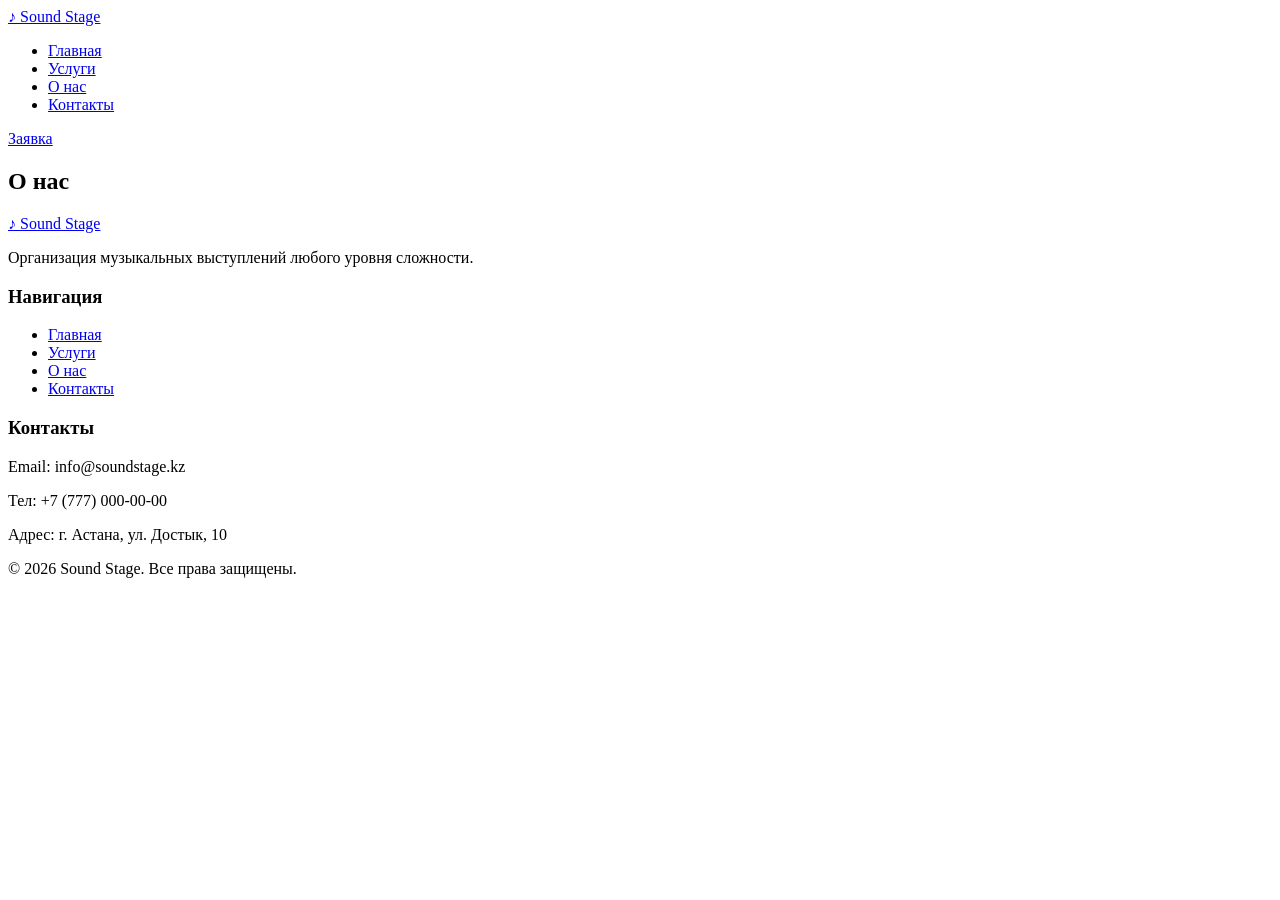
==== about.html @ 275526fc "Add files via upload" ====
<!DOCTYPE html>
<html lang="ru">
<head>
  <meta charset="UTF-8">
  <meta name="viewport" content="width=device-width, initial-scale=1.0">
  <title>Sound Stage — О нас</title>
  <link rel="stylesheet" href="css/style.css">
  <link rel="stylesheet" href="css/responsive.css">
</head>
<body>

  <header class="site-header">
    <div class="container header-container">
      <a href="index.html" class="logo">
        <span class="logo-icon">♪</span>
        <span class="logo-text">Sound Stage</span>
      </a>
      <nav class="main-nav">
        <ul>
          <li><a href="index.html">Главная</a></li>
          <li><a href="services.html">Услуги</a></li>
          <li><a href="about.html" class="current-page">О нас</a></li>
          <li><a href="contact.html">Контакты</a></li>
        </ul>
      </nav>
      <a href="contact.html" class="btn btn-primary header-cta">Заявка</a>
    </div>
  </header>

  <main>
    <section class="page-header-section">
      <div class="container">
        <h1>О нас</h1>
      </div>
    </section>
  </main>

  <footer class="site-footer">
    <div class="container footer-container">
      <div class="footer-col">
        <a href="index.html" class="logo">
          <span class="logo-icon">♪</span>
          <span class="logo-text">Sound Stage</span>
        </a>
        <p>Организация музыкальных выступлений любого уровня сложности.</p>
      </div>
      <div class="footer-col">
        <h3>Навигация</h3>
        <ul>
          <li><a href="index.html">Главная</a></li>
          <li><a href="services.html">Услуги</a></li>
          <li><a href="about.html">О нас</a></li>
          <li><a href="contact.html">Контакты</a></li>
        </ul>
      </div>
      <div class="footer-col">
        <h3>Контакты</h3>
        <p>Email: info@soundstage.kz</p>
        <p>Тел: +7 (777) 000-00-00</p>
        <p>Адрес: г. Астана, ул. Достык, 10</p>
      </div>
    </div>
    <div class="footer-bottom">
      <div class="container">
        <p>&copy; 2026 Sound Stage. Все права защищены.</p>
      </div>
    </div>
  </footer>

</body>
</html>
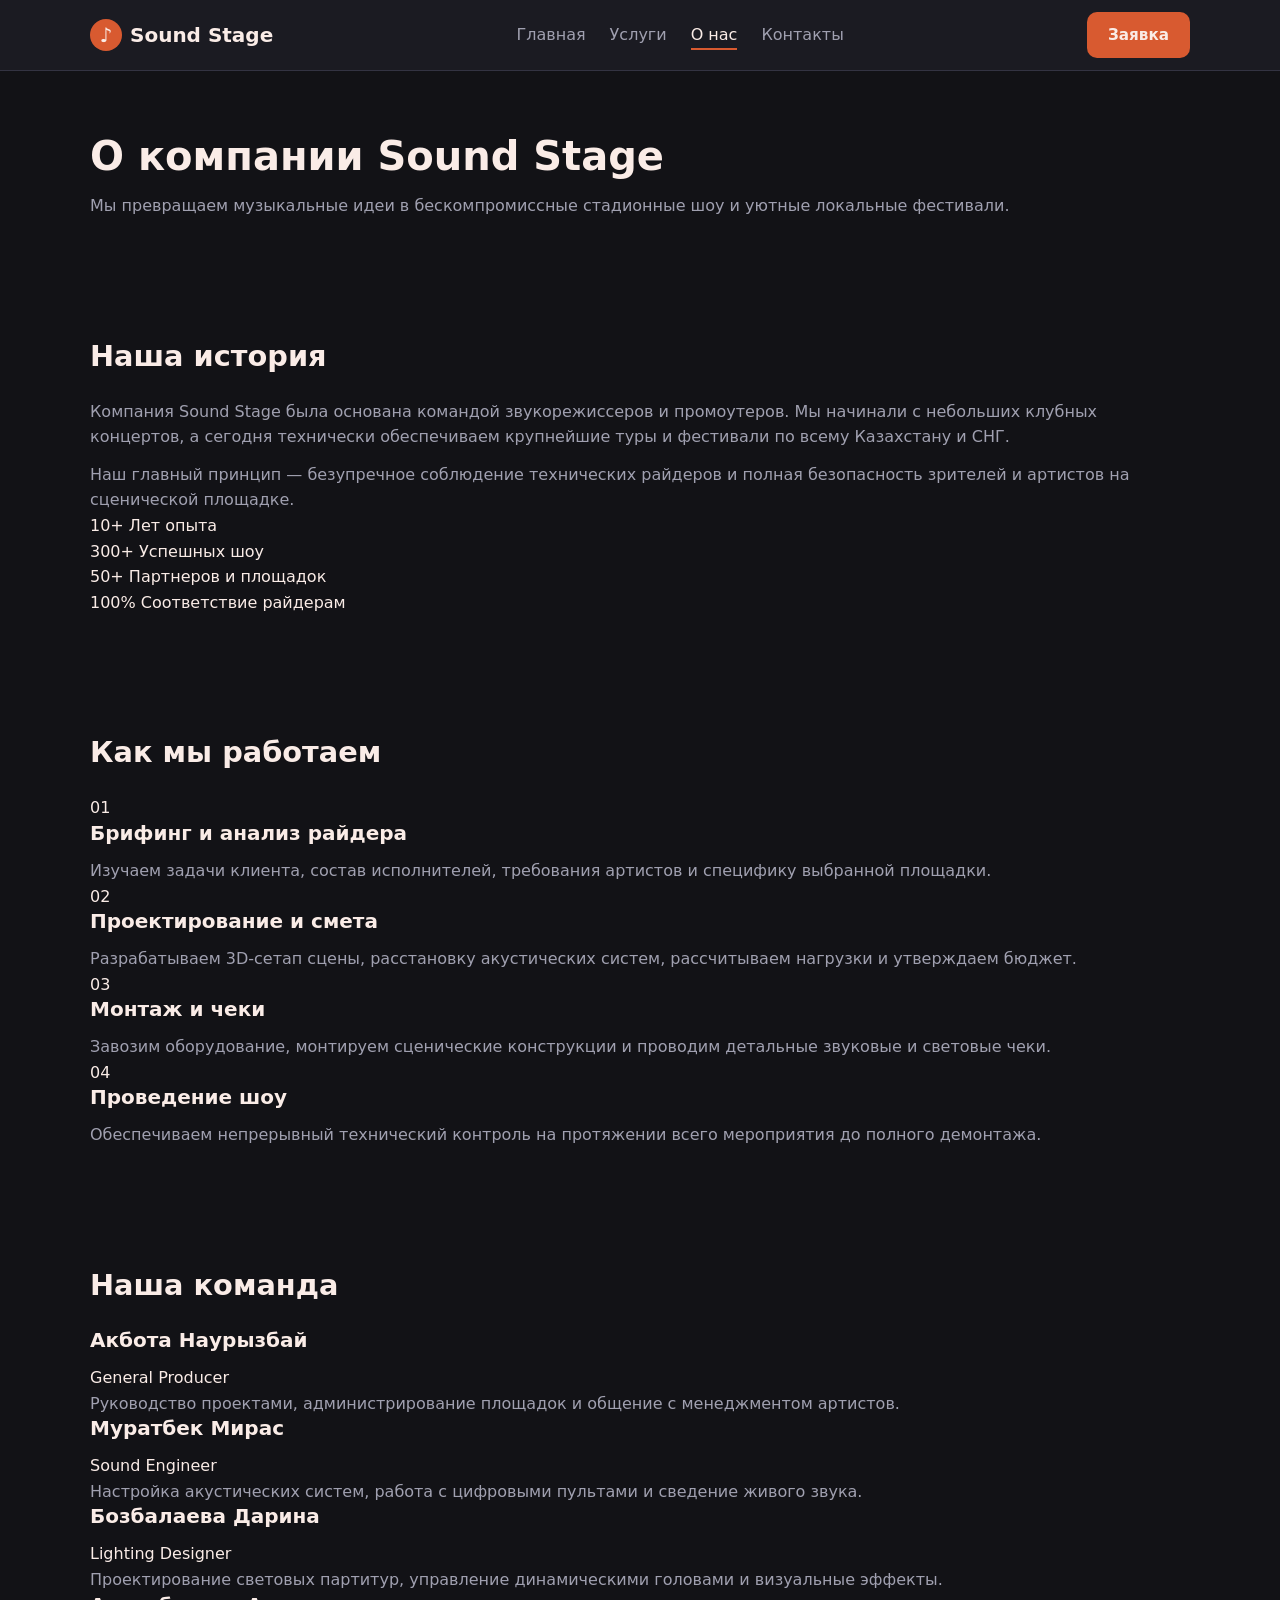
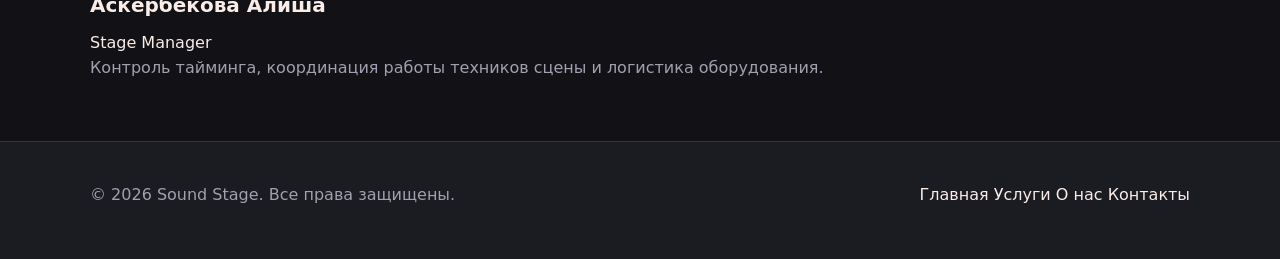
==== commit 9d5b3a44: "Add files via upload" ====
--- a/about.html
+++ b/about.html
@@ -1,71 +1,146 @@
 <!DOCTYPE html>
 <html lang="ru">
 <head>
-  <meta charset="UTF-8">
-  <meta name="viewport" content="width=device-width, initial-scale=1.0">
-  <title>Sound Stage — О нас</title>
-  <link rel="stylesheet" href="css/style.css">
-  <link rel="stylesheet" href="css/responsive.css">
+    <meta charset="UTF-8">
+    <meta name="viewport" content="width=device-width, initial-scale=1.0">
+    <title>Sound Stage — О нас и Команде</title>
+    <link rel="stylesheet" href="style.css">
+    <link rel="stylesheet" href="responsive.css">
 </head>
 <body>
+    <header class="site-header">
+        <div class="container header-container">
+            <a href="index.html" class="logo">
+                <span class="logo-icon">♪</span>
+                <span class="logo-text">Sound Stage</span>
+            </a>
+            <nav class="main-nav">
+                <ul>
+                    <li><a href="index.html">Главная</a></li>
+                    <li><a href="services.html">Услуги</a></li>
+                    <li><a href="about.html" class="current-page">О нас</a></li>
+                    <li><a href="contact.html">Контакты</a></li>
+                </ul>
+            </nav>
+            <a href="contact.html" class="btn btn-primary header-cta">Заявка</a>
+        </div>
+    </header>
 
-  <header class="site-header">
-    <div class="container header-container">
-      <a href="index.html" class="logo">
-        <span class="logo-icon">♪</span>
-        <span class="logo-text">Sound Stage</span>
-      </a>
-      <nav class="main-nav">
-        <ul>
-          <li><a href="index.html">Главная</a></li>
-          <li><a href="services.html">Услуги</a></li>
-          <li><a href="about.html" class="current-page">О нас</a></li>
-          <li><a href="contact.html">Контакты</a></li>
-        </ul>
-      </nav>
-      <a href="contact.html" class="btn btn-primary header-cta">Заявка</a>
-    </div>
-  </header>
+    <main>
+        <section class="page-hero">
+            <div class="container">
+                <h1>О компании Sound Stage</h1>
+                <p>Мы превращаем музыкальные идеи в бескомпромиссные стадионные шоу и уютные локальные фестивали.</p>
+            </div>
+        </section>
 
-  <main>
-    <section class="page-header-section">
-      <div class="container">
-        <h1>О нас</h1>
-      </div>
-    </section>
-  </main>
+        <section class="section">
+            <div class="container">
+                <h2>Наша история</h2>
+                <div class="about-story">
+                    <p>Компания Sound Stage была основана командой звукорежиссеров и промоутеров. Мы начинали с небольших клубных концертов, а сегодня технически обеспечиваем крупнейшие туры и фестивали по всему Казахстану и СНГ.</p>
+                    <p>Наш главный принцип — безупречное соблюдение технических райдеров и полная безопасность зрителей и артистов на сценической площадке.</p>
+                </div>
 
-  <footer class="site-footer">
-    <div class="container footer-container">
-      <div class="footer-col">
-        <a href="index.html" class="logo">
-          <span class="logo-icon">♪</span>
-          <span class="logo-text">Sound Stage</span>
-        </a>
-        <p>Организация музыкальных выступлений любого уровня сложности.</p>
-      </div>
-      <div class="footer-col">
-        <h3>Навигация</h3>
-        <ul>
-          <li><a href="index.html">Главная</a></li>
-          <li><a href="services.html">Услуги</a></li>
-          <li><a href="about.html">О нас</a></li>
-          <li><a href="contact.html">Контакты</a></li>
-        </ul>
-      </div>
-      <div class="footer-col">
-        <h3>Контакты</h3>
-        <p>Email: info@soundstage.kz</p>
-        <p>Тел: +7 (777) 000-00-00</p>
-        <p>Адрес: г. Астана, ул. Достык, 10</p>
-      </div>
-    </div>
-    <div class="footer-bottom">
-      <div class="container">
-        <p>&copy; 2026 Sound Stage. Все права защищены.</p>
-      </div>
-    </div>
-  </footer>
+                <div class="stats-grid">
+                    <div class="stat-card">
+                        <span class="stat-number">10+</span>
+                        <span class="stat-label">Лет опыта</span>
+                    </div>
+                    <div class="stat-card">
+                        <span class="stat-number">300+</span>
+                        <span class="stat-label">Успешных шоу</span>
+                    </div>
+                    <div class="stat-card">
+                        <span class="stat-number">50+</span>
+                        <span class="stat-label">Партнеров и площадок</span>
+                    </div>
+                    <div class="stat-card">
+                        <span class="stat-number">100%</span>
+                        <span class="stat-label">Соответствие райдерам</span>
+                    </div>
+                </div>
+            </div>
+        </section>
 
+        <section class="section section-dark">
+            <div class="container">
+                <h2>Как мы работаем</h2>
+                <div class="timeline">
+                    <div class="timeline-item">
+                        <span class="timeline-step">01</span>
+                        <h3>Брифинг и анализ райдера</h3>
+                        <p>Изучаем задачи клиента, состав исполнителей, требования артистов и специфику выбранной площадки.</p>
+                    </div>
+                    <div class="timeline-item">
+                        <span class="timeline-step">02</span>
+                        <h3>Проектирование и смета</h3>
+                        <p>Разрабатываем 3D-сетап сцены, расстановку акустических систем, рассчитываем нагрузки и утверждаем бюджет.</p>
+                    </div>
+                    <div class="timeline-item">
+                        <span class="timeline-step">03</span>
+                        <h3>Монтаж и чеки</h3>
+                        <p>Завозим оборудование, монтируем сценические конструкции и проводим детальные звуковые и световые чеки.</p>
+                    </div>
+                    <div class="timeline-item">
+                        <span class="timeline-step">04</span>
+                        <h3>Проведение шоу</h3>
+                        <p>Обеспечиваем непрерывный технический контроль на протяжении всего мероприятия до полного демонтажа.</p>
+                    </div>
+                </div>
+            </div>
+        </section>
+
+        <section class="section">
+            <div class="container">
+                <h2>Наша команда</h2>
+                <div class="cards-grid">
+                    <article class="card">
+                        <div class="card-content">
+                            <h3>Акбота Наурызбай</h3>
+                            <span class="badge">General Producer</span>
+                            <p>Руководство проектами, администрирование площадок и общение с менеджментом артистов.</p>
+                        </div>
+                    </article>
+
+                    <article class="card">
+                        <div class="card-content">
+                            <h3>Муратбек Мирас</h3>
+                            <span class="badge">Sound Engineer</span>
+                            <p>Настройка акустических систем, работа с цифровыми пультами и сведение живого звука.</p>
+                        </div>
+                    </article>
+
+                    <article class="card">
+                        <div class="card-content">
+                            <h3>Бозбалаева Дарина</h3>
+                            <span class="badge">Lighting Designer</span>
+                            <p>Проектирование световых партитур, управление динамическими головами и визуальные эффекты.</p>
+                        </div>
+                    </article>
+
+                    <article class="card">
+                        <div class="card-content">
+                            <h3>Аскербекова Алиша</h3>
+                            <span class="badge">Stage Manager</span>
+                            <p>Контроль тайминга, координация работы техников сцены и логистика оборудования.</p>
+                        </div>
+                    </article>
+                </div>
+            </div>
+        </section>
+    </main>
+
+    <footer class="site-footer">
+        <div class="container footer-container">
+            <p>&copy; 2026 Sound Stage. Все права защищены.</p>
+            <div class="footer-links">
+                <a href="index.html">Главная</a>
+                <a href="services.html">Услуги</a>
+                <a href="about.html">О нас</a>
+                <a href="contact.html">Контакты</a>
+            </div>
+        </div>
+    </footer>
 </body>
 </html>
--- a/style.css
+++ b/style.css
@@ -0,0 +1,334 @@
+:root {
+  --primary: #D85A30;
+  --primary-hover: #B84722;
+  --secondary: #3C3489;
+  --bg-color: #121216;
+  --surface-1: #1B1B22;
+  --surface-2: #262630;
+  --text-main: #FAECE7;
+  --text-muted: #A0A0B0;
+  --border-color: #333342;
+  --radius: 10px;
+  --font-family: system-ui, -apple-system, BlinkMacSystemFont, 'Segoe UI', Roboto, sans-serif;
+}
+
+*, *::before, *::after {
+  box-sizing: border-box;
+  margin: 0;
+  padding: 0;
+}
+
+body {
+  background-color: var(--bg-color);
+  color: var(--text-main);
+  font-family: var(--font-family);
+  line-height: 1.6;
+  display: flex;
+  flex-direction: column;
+  min-height: 100vh;
+}
+
+main {
+  flex: 1;
+}
+
+.container {
+  width: 100%;
+  max-width: 1140px;
+  margin: 0 auto;
+  padding: 0 20px;
+}
+
+h1, h2, h3 {
+  line-height: 1.25;
+  margin-bottom: 12px;
+}
+
+h1 { font-size: 2.5rem; font-weight: 700; }
+h2 { font-size: 1.8rem; font-weight: 600; margin-bottom: 24px; }
+h3 { font-size: 1.25rem; font-weight: 600; }
+
+p { margin-bottom: 12px; color: var(--text-muted); }
+p:last-child { margin-bottom: 0; }
+
+a {
+  color: inherit;
+  text-decoration: none;
+  transition: color 0.2s ease, background-color 0.2s ease, border-color 0.2s ease;
+}
+
+ul { list-style: none; }
+
+.btn {
+  display: inline-flex;
+  align-items: center;
+  justify-content: center;
+  padding: 10px 20px;
+  border-radius: var(--radius);
+  font-weight: 600;
+  cursor: pointer;
+  border: 1px solid transparent;
+  transition: all 0.2s ease;
+  font-size: 0.95rem;
+}
+
+.btn-primary {
+  background-color: var(--primary);
+  color: var(--text-main);
+}
+.btn-primary:hover, .btn-primary:focus {
+  background-color: var(--primary-hover);
+  outline: none;
+}
+
+.btn-secondary {
+  background-color: transparent;
+  border-color: var(--border-color);
+  color: var(--text-main);
+}
+.btn-secondary:hover, .btn-secondary:focus {
+  background-color: var(--surface-2);
+  border-color: var(--text-muted);
+  outline: none;
+}
+
+.site-header {
+  background-color: var(--surface-1);
+  border-bottom: 1px solid var(--border-color);
+  position: sticky;
+  top: 0;
+  z-index: 100;
+}
+
+.header-container {
+  display: flex;
+  align-items: center;
+  justify-content: space-between;
+  height: 70px;
+}
+
+.logo {
+  display: flex;
+  align-items: center;
+  gap: 8px;
+  font-size: 1.25rem;
+  font-weight: 700;
+}
+
+.logo-icon {
+  display: inline-flex;
+  align-items: center;
+  justify-content: center;
+  width: 32px;
+  height: 32px;
+  background-color: var(--primary);
+  border-radius: 50%;
+}
+
+.main-nav ul {
+  display: flex;
+  gap: 24px;
+}
+
+.main-nav a {
+  color: var(--text-muted);
+  font-weight: 500;
+  padding: 4px 0;
+}
+
+.main-nav a:hover,
+.main-nav a:focus,
+.main-nav a.current-page {
+  color: var(--text-main);
+  border-bottom: 2px solid var(--primary);
+  outline: none;
+}
+
+section {
+  padding: 60px 0;
+}
+
+.page-header-section {
+  background-color: var(--surface-1);
+  border-bottom: 1px solid var(--border-color);
+  text-align: center;
+  padding: 40px 0;
+}
+
+.hero-section {
+  text-align: center;
+  padding: 80px 0;
+  background: radial-gradient(circle at center, var(--surface-2) 0%, var(--bg-color) 100%);
+}
+
+.hero-content {
+  max-width: 700px;
+}
+
+.hero-actions {
+  display: flex;
+  gap: 16px;
+  justify-content: center;
+  margin-top: 24px;
+}
+
+.about-summary-grid {
+  display: flex;
+  gap: 20px;
+}
+
+.summary-card {
+  flex: 1;
+  background-color: var(--surface-1);
+  padding: 24px;
+  border-radius: var(--radius);
+  border: 1px solid var(--border-color);
+}
+
+.events-grid {
+  display: grid;
+  grid-template-columns: repeat(3, 1fr);
+  gap: 20px;
+}
+
+.event-card {
+  background-color: var(--surface-1);
+  border-radius: var(--radius);
+  overflow: hidden;
+  border: 1px solid var(--border-color);
+}
+
+.event-media {
+  width: 100%;
+  height: 180px;
+  background-color: var(--surface-2);
+}
+
+.event-img {
+  width: 100%;
+  height: 100%;
+  object-fit: cover;
+  display: block;
+}
+
+.event-body {
+  padding: 16px;
+}
+
+.event-date {
+  font-size: 0.8rem;
+  color: var(--primary);
+  font-weight: 600;
+  display: block;
+  margin-bottom: 4px;
+}
+
+.cta-box {
+  background-color: var(--surface-2);
+  border-radius: var(--radius);
+  padding: 40px;
+  text-align: center;
+  border: 1px solid var(--border-color);
+}
+
+.site-footer {
+  background-color: var(--surface-1);
+  border-top: 1px solid var(--border-color);
+  margin-top: auto;
+}
+
+.footer-container {
+  display: flex;
+  justify-content: space-between;
+  gap: 40px;
+  padding-top: 40px;
+  padding-bottom: 40px;
+}
+
+.footer-col {
+  flex: 1;
+}
+
+.footer-col h3 {
+  font-size: 1rem;
+  margin-bottom: 16px;
+  color: var(--text-main);
+}
+
+.footer-col ul {
+  display: flex;
+  flex-direction: column;
+  gap: 8px;
+}
+
+.footer-col a:hover,
+.footer-col a:focus {
+  color: var(--primary);
+}
+
+.footer-bottom {
+  border-top: 1px solid var(--border-color);
+  padding: 16px 0;
+  text-align: center;
+  font-size: 0.85rem;
+  color: var(--text-muted);
+}
+
+
+.filter-bar {
+    display: flex;
+    gap: 12px;
+    margin-bottom: 30px;
+    flex-wrap: wrap;
+}
+
+.filter-btn {
+    background-color: var(--surface-1, #1b1b22);
+    color: var(--text-main, #faece7);
+    border: 1px solid var(--border-color, #333342);
+    padding: 10px 20px;
+    border-radius: 8px;
+    text-decoration: none;
+    font-size: 14px;
+    transition: all 0.3s ease;
+    display: inline-block;
+}
+
+.filter-btn:hover, .filter-btn.active {
+    background-color: var(--primary, #d85a30);
+    border-color: var(--primary, #d85a30);
+    color: #ffffff;
+}
+
+
+.card-media {
+    width: 100%;
+    height: 200px;
+    object-fit: cover;
+    margin-bottom: 15px;
+    border-radius: 8px;
+}
+
+.filter-bar {
+    display: flex;
+    gap: 12px;
+    margin-bottom: 30px;
+    flex-wrap: wrap;
+}
+
+.filter-btn {
+    background-color: var(--surface-1, #1b1b22);
+    color: var(--text-main, #faece7);
+    border: 1px solid var(--border-color, #333342);
+    padding: 10px 20px;
+    border-radius: 8px;
+    cursor: pointer;
+    font-size: 14px;
+    transition: all 0.3s ease;
+}
+
+.filter-btn:hover, .filter-btn.active {
+    background-color: var(--primary, #d85a30);
+    border-color: var(--primary, #d85a30);
+    color: #ffffff;
+}
--- a/responsive.css
+++ b/responsive.css
@@ -0,0 +1,40 @@
+@media (max-width: 900px) {
+  .events-grid {
+    grid-template-columns: repeat(2, 1fr);
+  }
+}
+
+@media (max-width: 650px) {
+  .header-container {
+    flex-direction: column;
+    height: auto;
+    padding-top: 12px;
+    padding-bottom: 12px;
+    gap: 12px;
+  }
+
+  .main-nav ul {
+    gap: 12px;
+  }
+
+  .header-cta {
+    display: none;
+  }
+
+  .about-summary-grid {
+    flex-direction: column;
+  }
+
+  .events-grid {
+    grid-template-columns: 1fr;
+  }
+
+  .footer-container {
+    flex-direction: column;
+    gap: 24px;
+  }
+
+  .hero-actions {
+    flex-direction: column;
+  }
+}
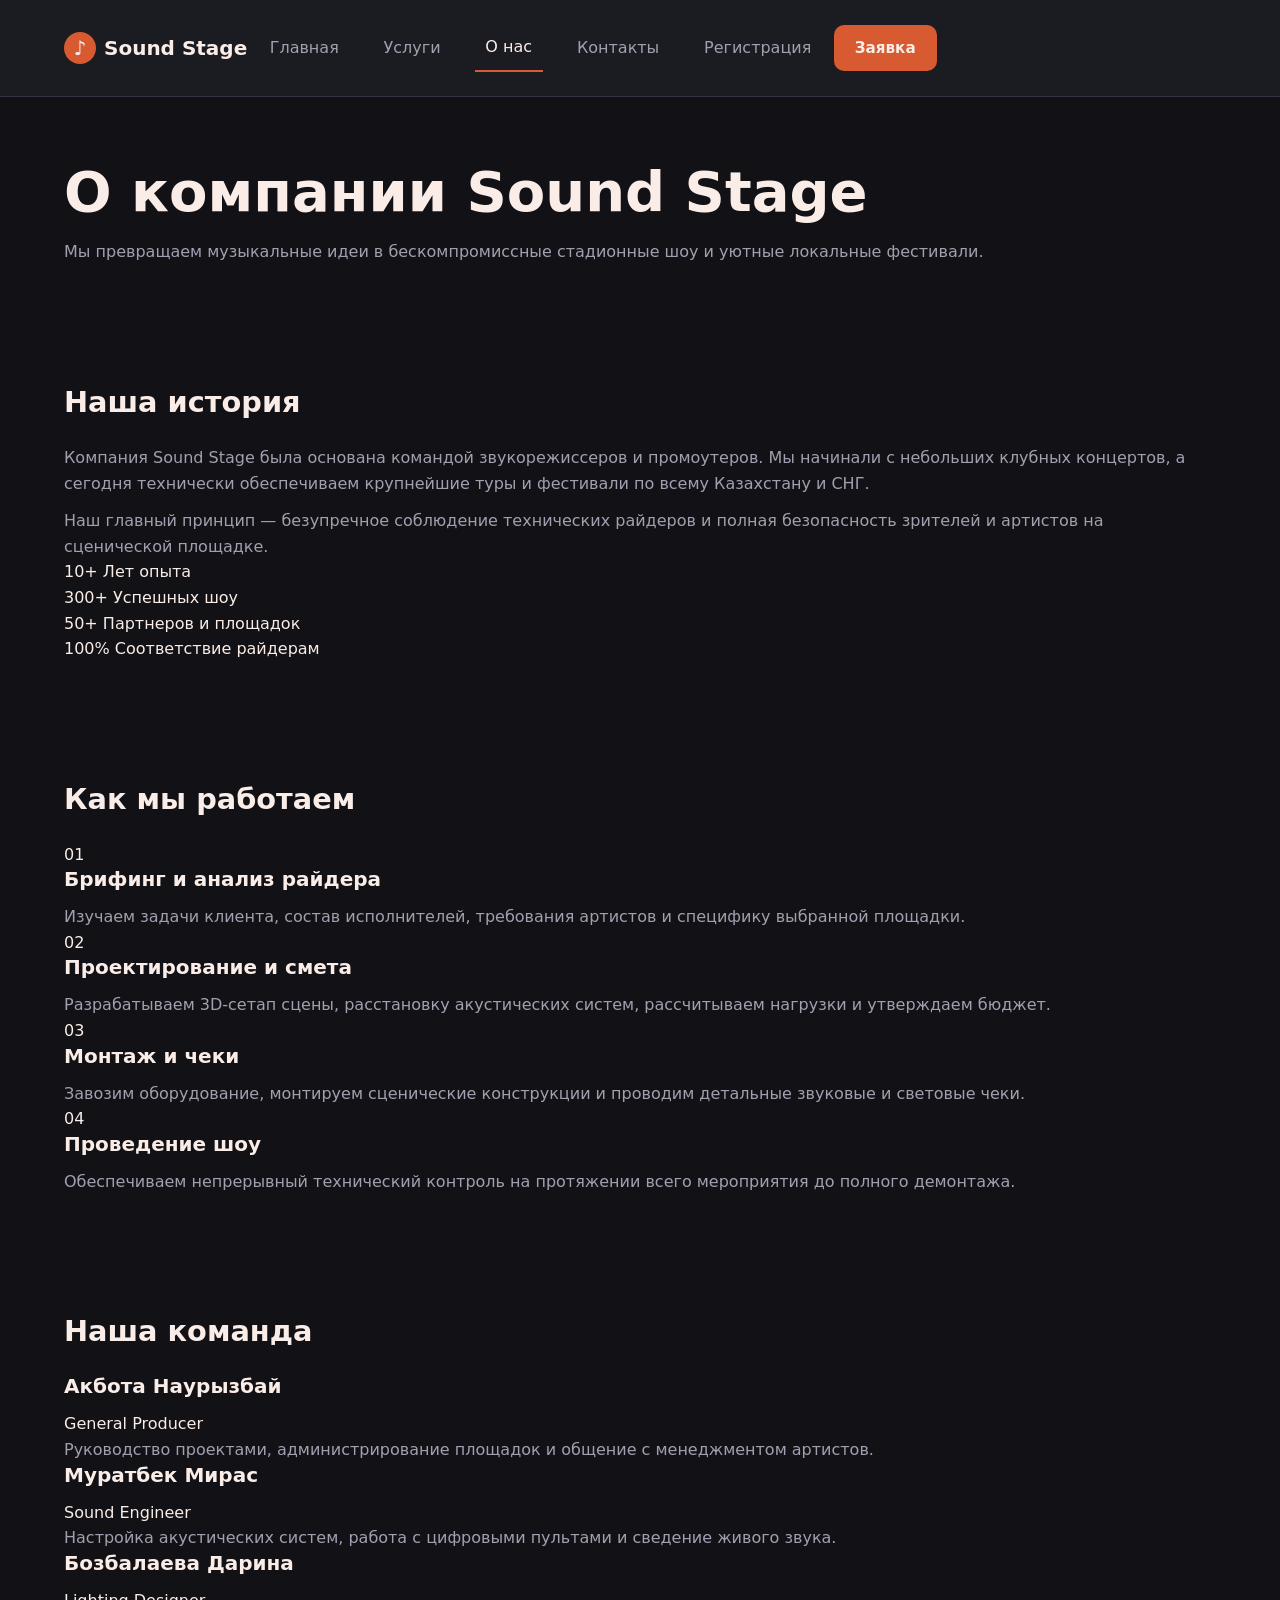
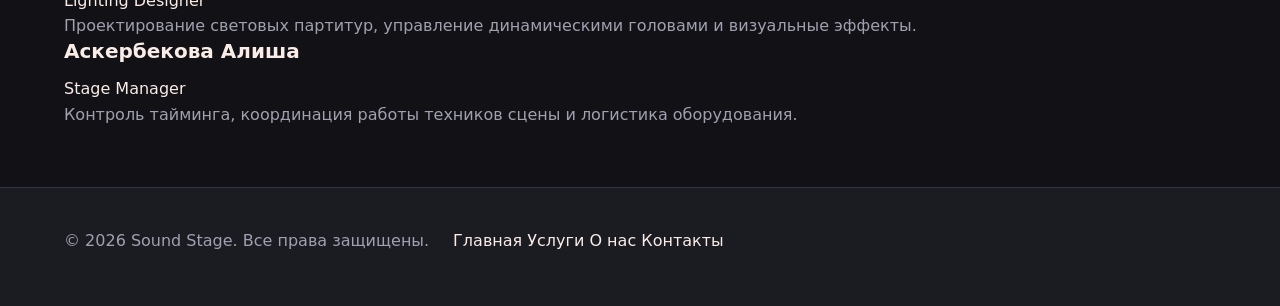
==== commit 6b537665: "Add files via upload" ====
--- a/about.html
+++ b/about.html
@@ -19,7 +19,8 @@
                     <li><a href="index.html">Главная</a></li>
                     <li><a href="services.html">Услуги</a></li>
                     <li><a href="about.html" class="current-page">О нас</a></li>
-                    <li><a href="contact.html">Контакты</a></li>
+                    <li><a href="contact.html">Контакты</a></li>
+          <li><a href="register.html">Регистрация</a></li>
                 </ul>
             </nav>
             <a href="contact.html" class="btn btn-primary header-cta">Заявка</a>
--- a/style.css
+++ b/style.css
@@ -33,10 +33,9 @@
 }
 
 .container {
-  width: 100%;
-  max-width: 1140px;
-  margin: 0 auto;
-  padding: 0 20px;
+  width: 92%;
+  max-width: 72rem;
+  margin-inline: auto;
 }
 
 h1, h2, h3 {
@@ -44,7 +43,7 @@
   margin-bottom: 12px;
 }
 
-h1 { font-size: 2.5rem; font-weight: 700; }
+h1 { font-size: clamp(2rem, 5vw, 3.5rem); font-weight: 700; }
 h2 { font-size: 1.8rem; font-weight: 600; margin-bottom: 24px; }
 h3 { font-size: 1.25rem; font-weight: 600; }
 
@@ -58,6 +57,12 @@
 }
 
 ul { list-style: none; }
+
+img {
+  display: block;
+  max-width: 100%;
+  height: auto;
+}
 
 .btn {
   display: inline-flex;
@@ -102,9 +107,16 @@
 
 .header-container {
   display: flex;
-  align-items: center;
-  justify-content: space-between;
-  height: 70px;
+  flex-direction: column;
+  align-items: center;
+  gap: 12px;
+  padding-top: 12px;
+  padding-bottom: 12px;
+  height: auto;
+}
+
+.header-cta {
+  display: none;
 }
 
 .logo {
@@ -127,13 +139,17 @@
 
 .main-nav ul {
   display: flex;
-  gap: 24px;
+  flex-wrap: wrap;
+  justify-content: center;
+  gap: 0.5rem 1rem;
+  align-items: center;
 }
 
 .main-nav a {
+  display: inline-block;
+  padding: 0.65rem;
   color: var(--text-muted);
   font-weight: 500;
-  padding: 4px 0;
 }
 
 .main-nav a:hover,
@@ -142,6 +158,11 @@
   color: var(--text-main);
   border-bottom: 2px solid var(--primary);
   outline: none;
+}
+
+a:focus-visible, button:focus-visible {
+  outline: 3px solid var(--primary);
+  outline-offset: 3px;
 }
 
 section {
@@ -163,17 +184,19 @@
 
 .hero-content {
   max-width: 700px;
+  margin: 0 auto;
 }
 
 .hero-actions {
   display: flex;
+  flex-direction: column;
   gap: 16px;
-  justify-content: center;
   margin-top: 24px;
 }
 
 .about-summary-grid {
   display: flex;
+  flex-direction: column;
   gap: 20px;
 }
 
@@ -187,7 +210,7 @@
 
 .events-grid {
   display: grid;
-  grid-template-columns: repeat(3, 1fr);
+  grid-template-columns: minmax(0, 1fr);
   gap: 20px;
 }
 
@@ -200,15 +223,13 @@
 
 .event-media {
   width: 100%;
-  height: 180px;
   background-color: var(--surface-2);
 }
 
 .event-img {
   width: 100%;
-  height: 100%;
+  aspect-ratio: 4 / 3;
   object-fit: cover;
-  display: block;
 }
 
 .event-body {
@@ -239,8 +260,8 @@
 
 .footer-container {
   display: flex;
-  justify-content: space-between;
-  gap: 40px;
+  flex-direction: column;
+  gap: 24px;
   padding-top: 40px;
   padding-bottom: 40px;
 }
@@ -274,61 +295,36 @@
   color: var(--text-muted);
 }
 
-
 .filter-bar {
-    display: flex;
-    gap: 12px;
-    margin-bottom: 30px;
-    flex-wrap: wrap;
+  display: flex;
+  flex-wrap: wrap;
+  gap: 12px;
+  margin-bottom: 30px;
 }
 
 .filter-btn {
-    background-color: var(--surface-1, #1b1b22);
-    color: var(--text-main, #faece7);
-    border: 1px solid var(--border-color, #333342);
-    padding: 10px 20px;
-    border-radius: 8px;
-    text-decoration: none;
-    font-size: 14px;
-    transition: all 0.3s ease;
-    display: inline-block;
+  background-color: var(--surface-1);
+  color: var(--text-main);
+  border: 1px solid var(--border-color);
+  padding: 10px 20px;
+  border-radius: 8px;
+  text-decoration: none;
+  font-size: 14px;
+  cursor: pointer;
+  transition: all 0.3s ease;
+  display: inline-block;
 }
 
 .filter-btn:hover, .filter-btn.active {
-    background-color: var(--primary, #d85a30);
-    border-color: var(--primary, #d85a30);
-    color: #ffffff;
-}
-
+  background-color: var(--primary);
+  border-color: var(--primary);
+  color: #ffffff;
+}
 
 .card-media {
-    width: 100%;
-    height: 200px;
-    object-fit: cover;
-    margin-bottom: 15px;
-    border-radius: 8px;
-}
-
-.filter-bar {
-    display: flex;
-    gap: 12px;
-    margin-bottom: 30px;
-    flex-wrap: wrap;
-}
-
-.filter-btn {
-    background-color: var(--surface-1, #1b1b22);
-    color: var(--text-main, #faece7);
-    border: 1px solid var(--border-color, #333342);
-    padding: 10px 20px;
-    border-radius: 8px;
-    cursor: pointer;
-    font-size: 14px;
-    transition: all 0.3s ease;
-}
-
-.filter-btn:hover, .filter-btn.active {
-    background-color: var(--primary, #d85a30);
-    border-color: var(--primary, #d85a30);
-    color: #ffffff;
+  width: 100%;
+  aspect-ratio: 4 / 3;
+  object-fit: cover;
+  margin-bottom: 15px;
+  border-radius: 8px;
 }
--- a/responsive.css
+++ b/responsive.css
@@ -1,40 +1,39 @@
-@media (max-width: 900px) {
+@media (min-width: 48rem) {
+  .header-container {
+    flex-direction: row;
+    height: auto;
+    padding-top: 24px; 
+    padding-bottom: 24px;
+  }
+
+  .main-nav ul {
+    gap: 24px;
+  }
+
+  .header-cta {
+    display: block;
+  }
+
+  .about-summary-grid {
+    flex-direction: row;
+  }
+
   .events-grid {
-    grid-template-columns: repeat(2, 1fr);
+    grid-template-columns: repeat(2, minmax(0, 1fr));
+  }
+
+  .footer-container {
+    flex-direction: row;
+  }
+
+  .hero-actions {
+    flex-direction: row;
+    align-items: center;
   }
 }
 
-@media (max-width: 650px) {
-  .header-container {
-    flex-direction: column;
-    height: auto;
-    padding-top: 12px;
-    padding-bottom: 12px;
-    gap: 12px;
-  }
-
-  .main-nav ul {
-    gap: 12px;
-  }
-
-  .header-cta {
-    display: none;
-  }
-
-  .about-summary-grid {
-    flex-direction: column;
-  }
-
+@media (min-width: 64rem) {
   .events-grid {
-    grid-template-columns: 1fr;
-  }
-
-  .footer-container {
-    flex-direction: column;
-    gap: 24px;
-  }
-
-  .hero-actions {
-    flex-direction: column;
+    grid-template-columns: repeat(3, minmax(0, 1fr));
   }
 }
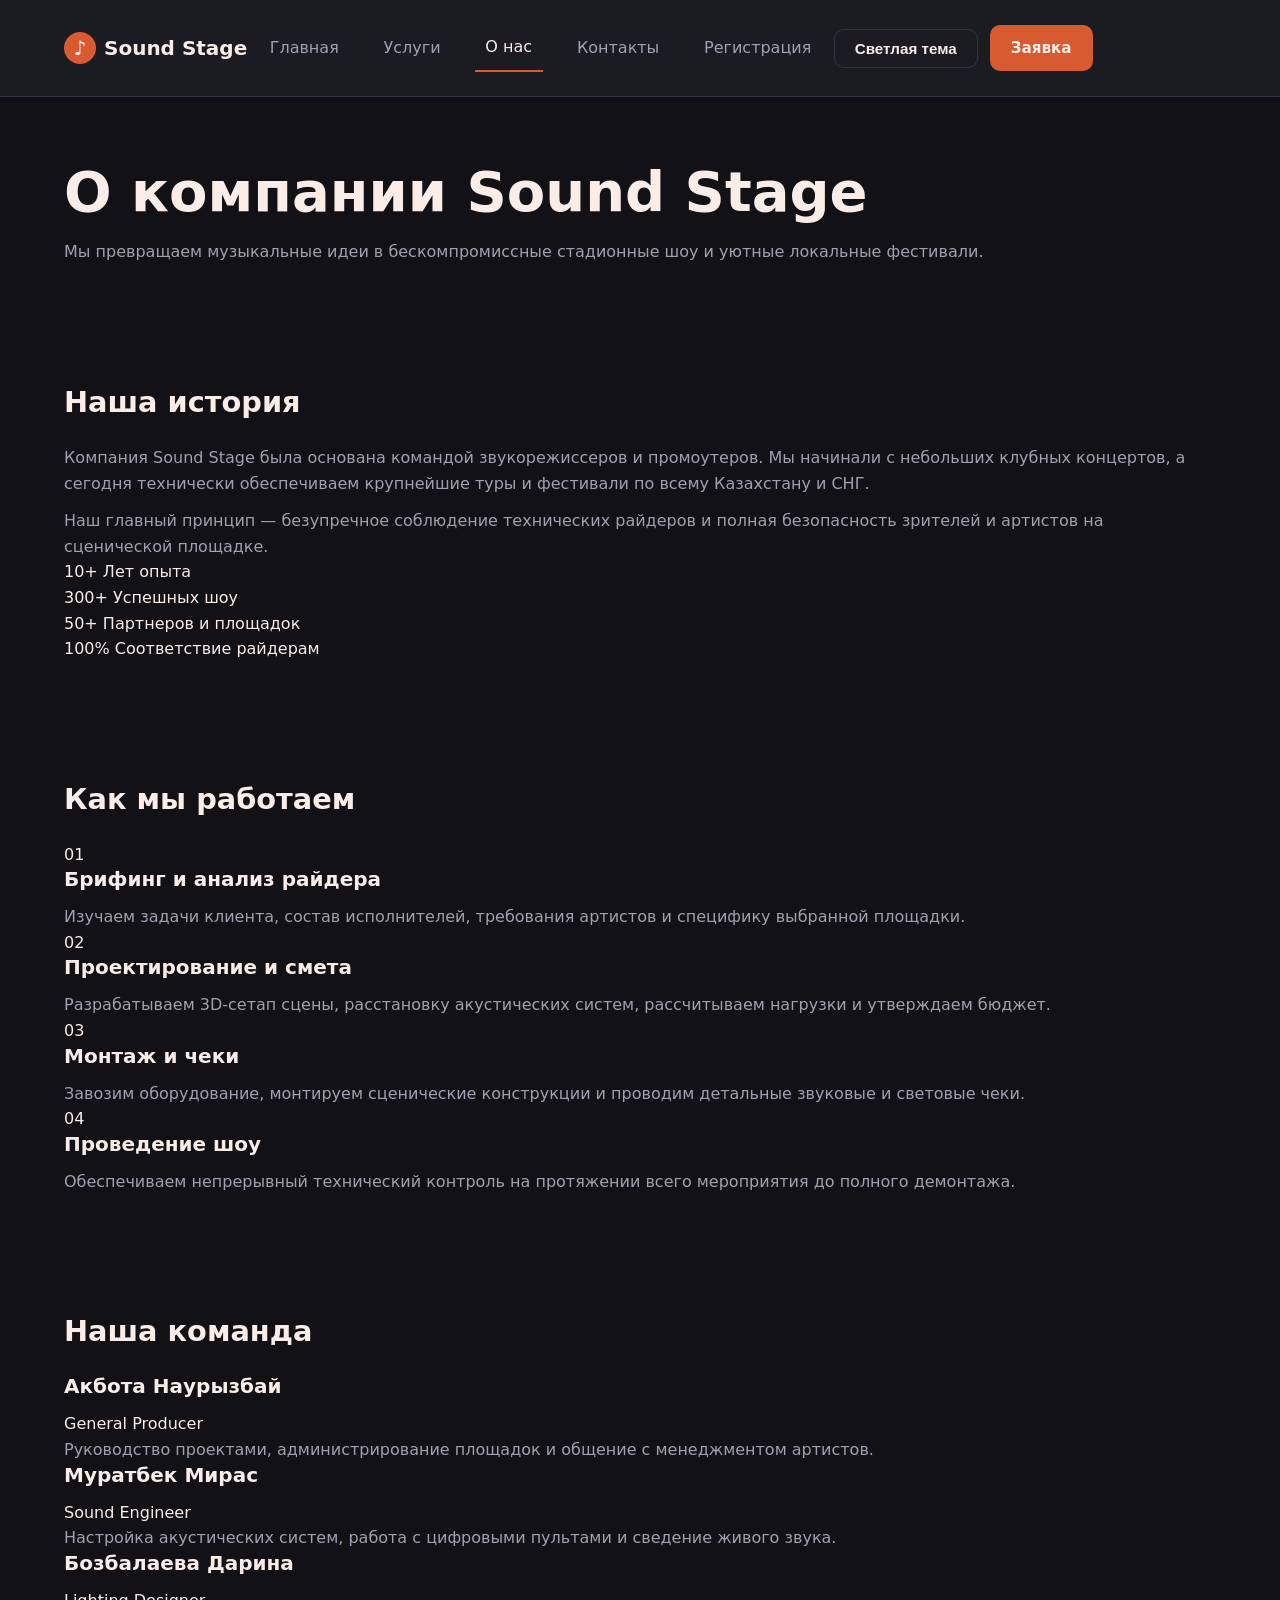
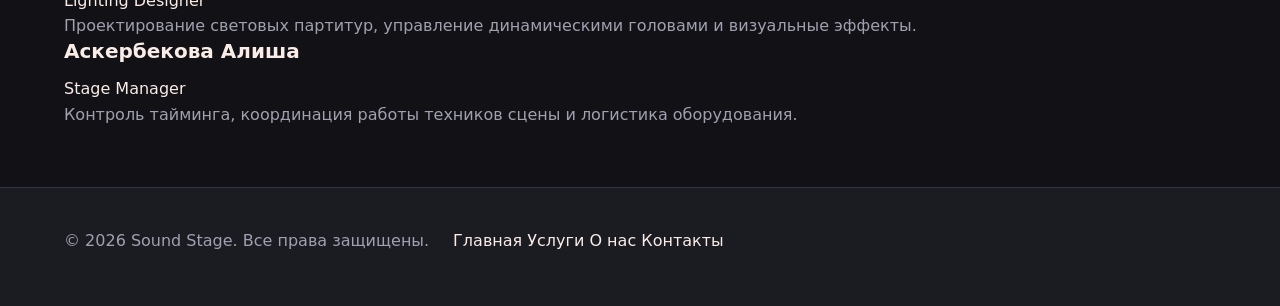
==== commit e52b3e5b: "Add files via upload" ====
--- a/about.html
+++ b/about.html
@@ -6,6 +6,8 @@
     <title>Sound Stage — О нас и Команде</title>
     <link rel="stylesheet" href="style.css">
     <link rel="stylesheet" href="responsive.css">
+    <link rel="stylesheet" href="interactive.css">
+    <script src="interactive.js" defer></script>
 </head>
 <body>
     <header class="site-header">
@@ -19,10 +21,11 @@
                     <li><a href="index.html">Главная</a></li>
                     <li><a href="services.html">Услуги</a></li>
                     <li><a href="about.html" class="current-page">О нас</a></li>
-                    <li><a href="contact.html">Контакты</a></li>
-          <li><a href="register.html">Регистрация</a></li>
+                    <li><a href="contact.html">Контакты</a></li>
+                    <li><a href="register.html">Регистрация</a></li>
                 </ul>
             </nav>
+            <button type="button" id="themeBtn" class="btn btn-secondary">Светлая тема</button>
             <a href="contact.html" class="btn btn-primary header-cta">Заявка</a>
         </div>
     </header>
--- a/interactive.css
+++ b/interactive.css
@@ -0,0 +1,200 @@
+body.light-theme {
+  --bg-color: #f6f3f1;
+  --surface-1: #ffffff;
+  --surface-2: #efe9e5;
+  --text-main: #2a1b16;
+  --text-muted: #5c5560;
+  --border-color: #d8d0ca;
+}
+ 
+body.light-theme .btn-primary {
+  color: #ffffff;
+}
+ 
+body.light-theme .valid-feedback {
+  color: #1b7f45;
+}
+ 
+body.light-theme .invalid-feedback,
+body.light-theme .error-text {
+  color: #b3261e;
+}
+
+#themeBtn,
+.logo-text {
+  white-space: nowrap;
+}
+ 
+.field-label {
+  display: block;
+  font-weight: 600;
+  margin-bottom: 6px;
+  color: var(--text-main);
+}
+ 
+.field {
+  width: 100%;
+  max-width: 22rem;
+  padding: 10px 14px;
+  font-family: inherit;
+  font-size: 1rem;
+  background-color: var(--surface-2);
+  color: var(--text-main);
+  border: 1px solid var(--border-color);
+  border-radius: var(--radius);
+}
+ 
+.field:focus-visible {
+  outline: 3px solid var(--primary);
+  outline-offset: 2px;
+}
+ 
+.inline-form {
+  display: flex;
+  flex-wrap: wrap;
+  align-items: center;
+  gap: 12px;
+}
+ 
+.status-text {
+  margin-top: 12px;
+}
+ 
+.error-text {
+  color: #ff8a73;
+  font-weight: 600;
+}
+ 
+.welcome-section {
+  background-color: var(--surface-1);
+  border-top: 1px solid var(--border-color);
+  border-bottom: 1px solid var(--border-color);
+}
+ 
+.faq-question {
+  display: flex;
+  justify-content: space-between;
+  align-items: flex-start;
+  gap: 12px;
+  width: 100%;
+  text-align: left;
+  padding: 0;
+  background: none;
+  border: 0;
+  color: var(--text-main);
+  font-family: inherit;
+  font-size: 1rem;
+  font-weight: 600;
+  cursor: pointer;
+}
+ 
+.faq-question::after {
+  content: "+";
+  flex-shrink: 0;
+  color: var(--primary);
+}
+ 
+.faq-question[aria-expanded="true"]::after {
+  content: "\2212";
+}
+ 
+/* Task 4. Список желаний */
+.wish-list {
+  display: flex;
+  flex-direction: column;
+  gap: 8px;
+  margin-top: 12px;
+}
+ 
+.wish-list li {
+  display: flex;
+  justify-content: space-between;
+  align-items: center;
+  gap: 12px;
+  padding: 10px 14px;
+  background-color: var(--surface-1);
+  color: var(--text-main);
+  border: 1px solid var(--border-color);
+  border-radius: var(--radius);
+}
+ 
+.wish-list .btn {
+  padding: 6px 12px;
+}
+
+[hidden] {
+  display: none !important;
+}
+ 
+.inline-form {
+  display: flex;
+  flex-wrap: wrap;
+  align-items: center;
+  gap: 12px;
+}
+ 
+.status-text {
+  margin-top: 12px;
+}
+ 
+.error-text {
+  color: #ff8a73;
+  font-weight: 600;
+}
+ 
+.welcome-section {
+  background-color: var(--surface-1);
+  border-top: 1px solid var(--border-color);
+  border-bottom: 1px solid var(--border-color);
+}
+ 
+.faq-question {
+  display: block;
+  width: 100%;
+  text-align: left;
+  padding: 0;
+  background: none;
+  border: 0;
+  color: var(--text-main);
+  font-family: inherit;
+  font-size: 1rem;
+  font-weight: 600;
+  cursor: pointer;
+}
+ 
+.faq-question::after {
+  content: "+";
+  float: right;
+  color: var(--primary);
+}
+ 
+.faq-question[aria-expanded="true"]::after {
+  content: "\2212";
+}
+ 
+.wish-list {
+  display: flex;
+  flex-direction: column;
+  gap: 8px;
+  margin-top: 12px;
+}
+ 
+.wish-list li {
+  display: flex;
+  justify-content: space-between;
+  align-items: center;
+  gap: 12px;
+  padding: 10px 14px;
+  background-color: var(--surface-1);
+  color: var(--text-main);
+  border: 1px solid var(--border-color);
+  border-radius: var(--radius);
+}
+ 
+.wish-list .btn {
+  padding: 6px 12px;
+}
+
+[hidden] {
+  display: none !important;
+}
